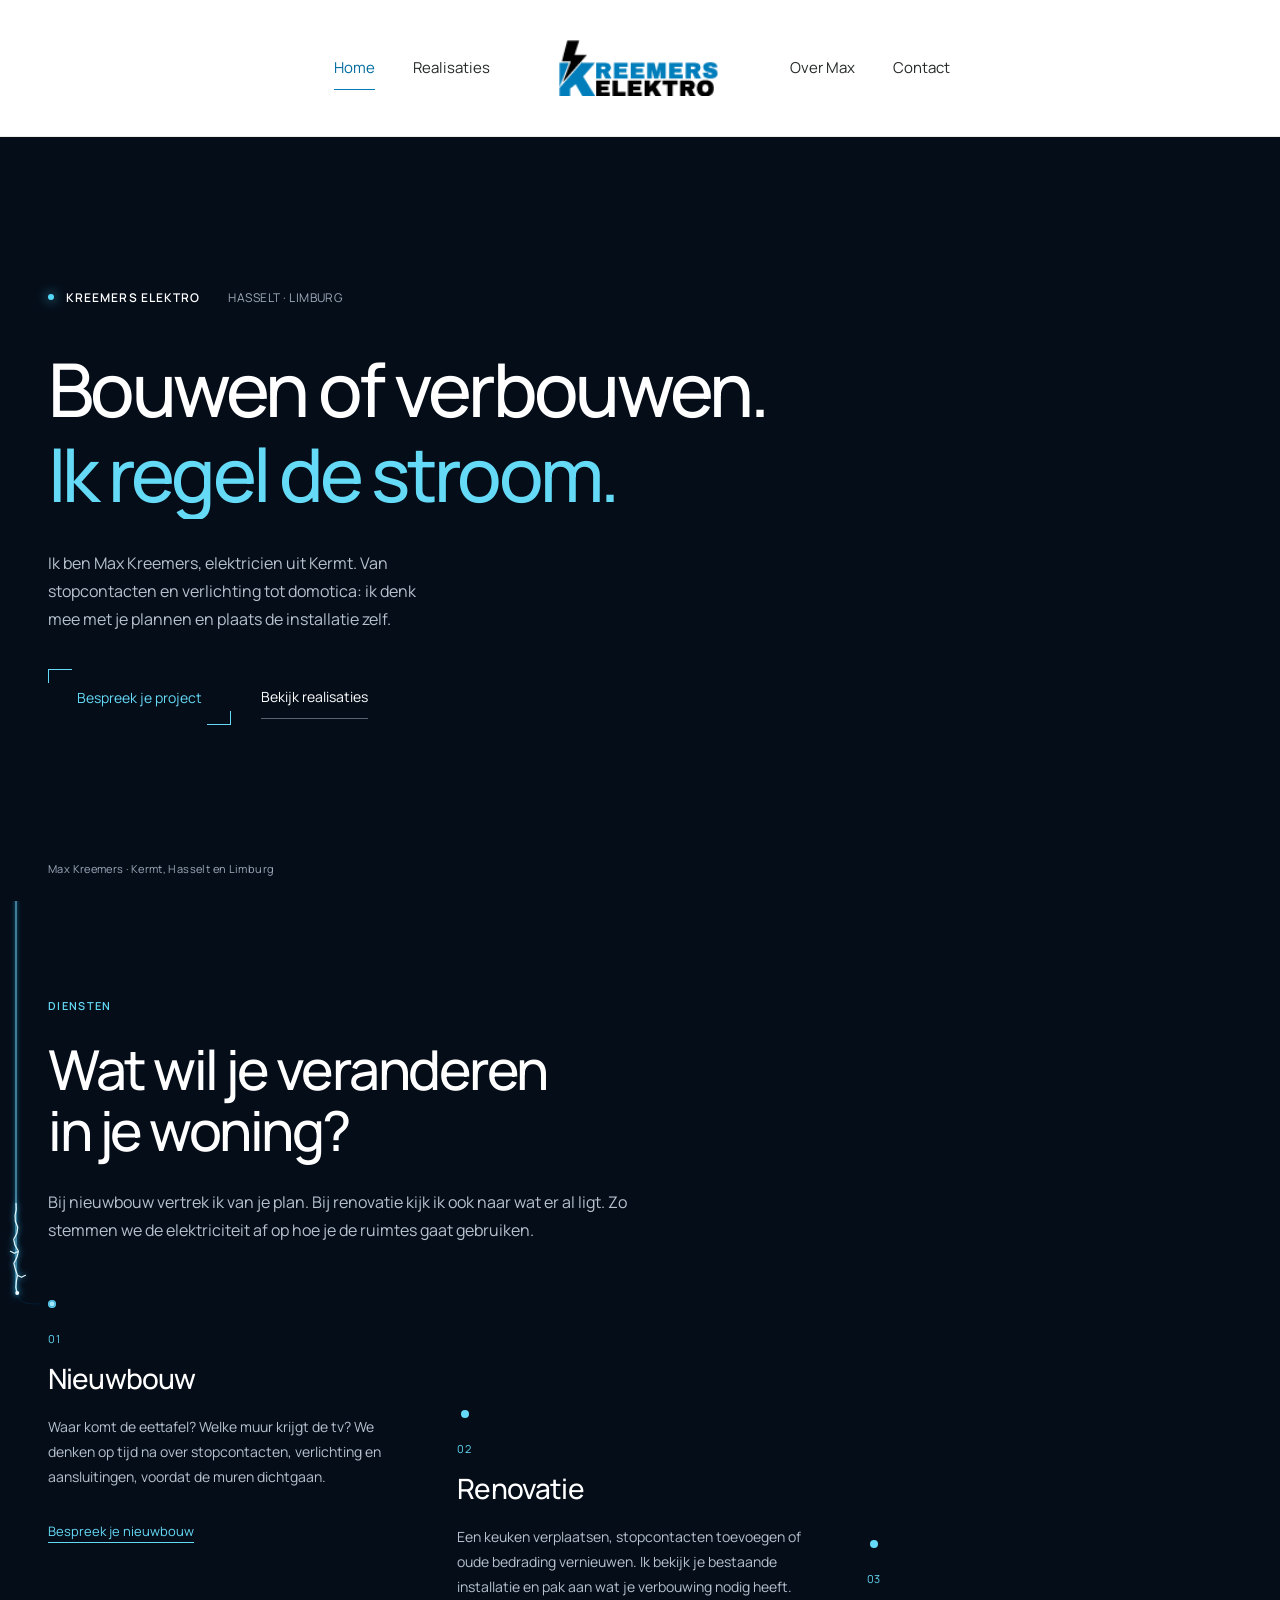
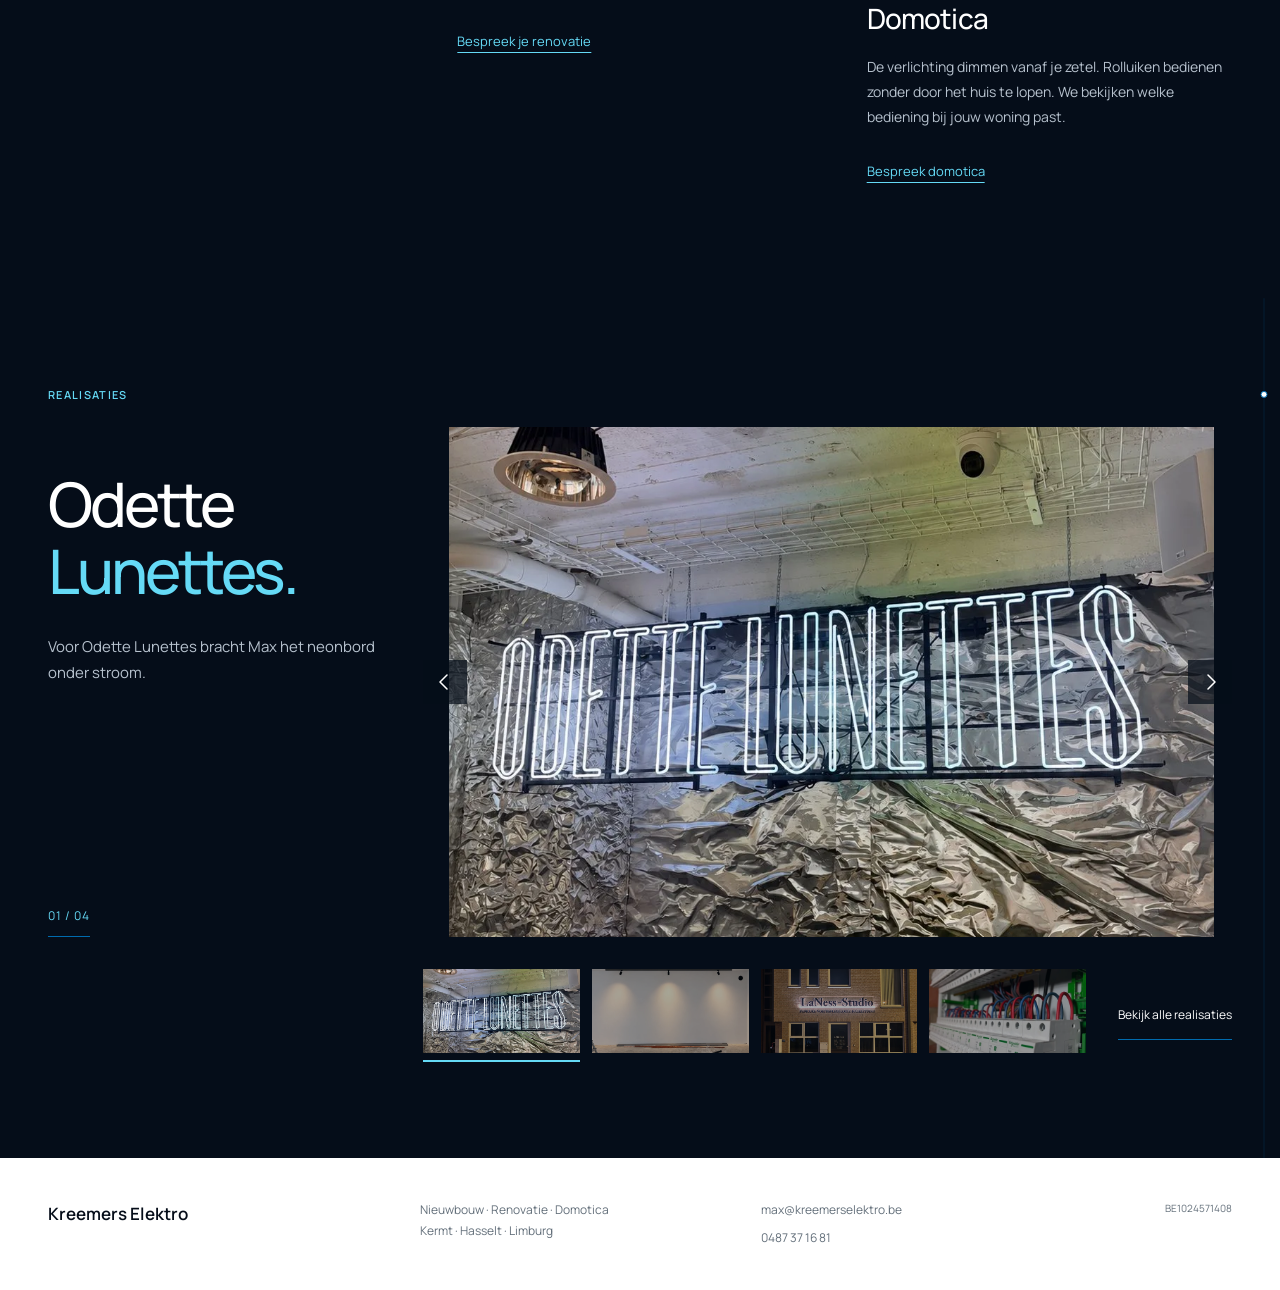
==== index.html @ 08ab76be "Move website files to repository root" ====
<!doctype html>
<html lang="nl-BE">
<head>
  <meta charset="utf-8">
  <meta name="viewport" content="width=device-width, initial-scale=1">
  <title>Kreemers Elektro</title>
  <meta name="description" content="Kreemers Elektro — elektriciteit, renovatie en domotica in Hasselt en Limburg.">
  <link rel="stylesheet" href="css/header.css?v=3">
  <link rel="stylesheet" href="css/hero.css?v=3">
  <link rel="stylesheet" href="css/services.css?v=2">
  <link rel="stylesheet" href="css/showcase.css?v=2">
  <link rel="stylesheet" href="css/current-line.css?v=5">
  <script src="js/current-line.js?v=5" defer></script>
  <script src="js/header.js" defer></script>
  <script src="js/hero.js?v=5" defer></script>
  <link rel="stylesheet" href="css/hero-electric-cursor.css?v=2">
  <script src="js/hero-electric-cursor.js?v=4" defer></script>
<link rel="stylesheet" href="css/motion.css"><script src="js/motion.js?v=2" defer></script><link rel="stylesheet" href="css/footer.css"><noscript><link rel="stylesheet" href="css/no-script.css"></noscript><link rel="stylesheet" href="css/showcase-hotspots.css"><script src="js/showcase-hotspots.js?v=2" defer></script><link rel="stylesheet" href="css/spotlight.css?v=2"><script src="js/spotlight.js" defer></script><script src="js/pages.js?v=3" defer></script><link rel="stylesheet" href="css/button-circuit.css"></head>
<body>
  <canvas class="homepage-electric-cursor" aria-hidden="true" hidden></canvas>
  <header class="site-header">
    <nav class="header-inner" aria-label="Hoofdnavigatie">
      <ul class="nav-links nav-left" id="navigation-left">
        <li><a href="index.html" aria-current="page">Home</a></li>
        <li><a href="realisaties.html">Realisaties</a></li>
      </ul>

      <a class="brand" href="index.html" aria-label="Kreemers Elektro — Home">
        <img src="assets/logo-kreemers.png" alt="Kreemers Elektro" width="142" height="48">
      </a>

      <ul class="nav-links nav-right" id="navigation-right">
        <li><a href="over-max.html">Over Max</a></li>
        <li><a href="contact.html">Contact</a></li>
      </ul>

      <button class="menu-toggle" type="button" aria-expanded="false" aria-controls="navigation-left navigation-right">Menu</button>
    </nav>
  </header>
  <main id="inhoud">
    <section class="hero" aria-labelledby="hero-title">
      <div class="hero-content">
        <p class="hero-eyebrow"><span class="signal-dot" aria-hidden="true"></span> Kreemers Elektro <span class="eyebrow-location">Hasselt · Limburg</span></p>
        <h1 id="hero-title"><span class="title-line"><span>Bouwen of verbouwen.</span></span><span class="title-line accent"><span>Ik regel de stroom.</span></span></h1>
        <p class="hero-description">Ik ben Max Kreemers, elektricien uit Kermt. Van stopcontacten en verlichting tot domotica: ik denk mee met je plannen en plaats de installatie zelf.</p>
        <div class="hero-actions">
          <a class="project-button" href="contact.html">Bespreek je project</a>
          <a class="projects-link" href="realisaties.html">Bekijk realisaties</a>
        </div>
      </div>
      <div class="hero-bottom">
        <p>Max Kreemers · Kermt, Hasselt en Limburg</p>
      </div>
    </section>
    <section class="services" id="diensten" aria-labelledby="services-title">
      <div class="services-inner">
        <p class="services-eyebrow">Diensten</p>
        <h2 id="services-title">Wat wil je veranderen in je woning?</h2>
        <p class="services-intro">Bij nieuwbouw vertrek ik van je plan. Bij renovatie kijk ik ook naar wat er al ligt. Zo stemmen we de elektriciteit af op hoe je de ruimtes gaat gebruiken.</p>
        <div class="services-circuit">
          <svg class="services-circuit-path" viewBox="0 0 1184 270" preserveAspectRatio="none" aria-hidden="true" focusable="false">
            <path d="M 4 4 H 385 Q 401 4 401 20 V 98 Q 401 114 417 114 H 794 Q 810 114 810 130 V 228 Q 810 244 826 244" fill="none" />
            <circle cx="4" cy="4" r="4" /><circle cx="417" cy="114" r="4" /><circle cx="826" cy="244" r="4" />
          </svg>
        <ol class="services-grid">
          <li>
            <article class="service" aria-labelledby="service-newbuild">
              <span class="service-number" aria-hidden="true">01</span>
              <h3 id="service-newbuild">Nieuwbouw</h3>
              <p>Waar komt de eettafel? Welke muur krijgt de tv? We denken op tijd na over stopcontacten, verlichting en aansluitingen, voordat de muren dichtgaan.</p>
              <a href="contact.html" aria-label="Bespreek je nieuwbouw">Bespreek je nieuwbouw</a>
            </article>
          </li>
          <li>
            <article class="service" aria-labelledby="service-renovation">
              <span class="service-number" aria-hidden="true">02</span>
              <h3 id="service-renovation">Renovatie</h3>
              <p>Een keuken verplaatsen, stopcontacten toevoegen of oude bedrading vernieuwen. Ik bekijk je bestaande installatie en pak aan wat je verbouwing nodig heeft.</p>
              <a href="contact.html" aria-label="Bespreek je renovatie">Bespreek je renovatie</a>
            </article>
          </li>
          <li>
            <article class="service" aria-labelledby="service-domotics">
              <span class="service-number" aria-hidden="true">03</span>
              <h3 id="service-domotics">Domotica</h3>
              <p>De verlichting dimmen vanaf je zetel. Rolluiken bedienen zonder door het huis te lopen. We bekijken welke bediening bij jouw woning past.</p>
              <a href="contact.html" aria-label="Bespreek domotica">Bespreek domotica</a>
            </article>
          </li>
        </ol>
        </div>
      </div>
    </section>
    <section class="showcase spotlight" id="uitgelichte-realisaties" aria-labelledby="showcase-title">
      <div class="showcase-inner">
        <h2 id="showcase-title" class="sr-only">Realisaties van Kreemers Elektro</h2>
        <p class="showcase-eyebrow">Realisaties</p>
        <div class="showcase-slider" aria-label="Projectfoto’s">
          <div class="spotlight-slides">
            <figure class="spotlight-slide" data-project-title="Odette Lunettes">
              <figcaption class="spotlight-copy"><h3>Odette <span>Lunettes.</span></h3><p>Voor Odette Lunettes bracht Max het neonbord onder stroom.</p><span class="spotlight-count" aria-hidden="true">01 / 04</span></figcaption>
              <div class="spotlight-stage">
                <a class="spotlight-photo" href="assets/realisaties/odette-lunettes-neon.jpg" data-lightbox data-caption="Odette Lunettes" aria-label="Vergroot foto: Odette Lunettes"><img src="assets/realisaties/odette-lunettes-neon.webp" alt="Het verlichte neonbord van Odette Lunettes" width="1086" height="724" loading="lazy" decoding="async"></a>
              </div>
            </figure>
            <figure class="spotlight-slide hotspot-project" data-project-title="Railverlichting">
              <figcaption class="spotlight-copy"><h3>Rail<span>verlichting.</span></h3><p>De spots zitten op de zwarte plafondrail.</p><span class="spotlight-count" aria-hidden="true">02 / 04</span></figcaption>
              <div class="hotspot-stage spotlight-stage" data-source-x="530" data-source-y="458" data-source-width="1086" data-source-height="1448">
                <a class="spotlight-photo" href="assets/realisaties/railverlichting-woonkamer-nieuw.jpg" data-lightbox data-caption="Railverlichting" aria-label="Vergroot foto: Railverlichting"><img src="assets/realisaties/railverlichting-woonkamer-nieuw.webp" alt="Spots op een zwarte plafondrail" width="900" height="1200" loading="lazy" decoding="async"></a>
                <div class="hotspot-layer" hidden><button class="hotspot-button" type="button" aria-expanded="false" aria-controls="hotspot-rail" aria-label="Toelichting bij railverlichting" hidden><span aria-hidden="true"></span></button></div>
              </div>
              <div class="hotspot-card" id="hotspot-rail" role="region" aria-labelledby="hotspot-title-rail" hidden><div class="hotspot-card-heading"><h4 id="hotspot-title-rail">Railverlichting</h4><button class="hotspot-close" type="button" aria-label="Sluit toelichting bij railverlichting">Sluiten</button></div><p>De spots zitten op de zwarte plafondrail.</p></div>
            </figure>
            <figure class="spotlight-slide" data-project-title="Laness Studio">
              <figcaption class="spotlight-copy"><h3>Laness <span>Studio.</span></h3><p>Verlichting aan een handelspand.</p><span class="spotlight-count" aria-hidden="true">03 / 04</span></figcaption>
              <div class="spotlight-stage">
                <a class="spotlight-photo" href="assets/realisaties/gevelverlichting-laness-studio-nieuw.jpg" data-lightbox data-caption="Laness Studio" aria-label="Vergroot foto: Laness Studio"><img src="assets/realisaties/gevelverlichting-laness-studio-nieuw.webp" alt="Verlichte gevel van Laness Studio" width="900" height="1200" loading="lazy" decoding="async"></a>
              </div>
            </figure>
            <figure class="spotlight-slide hotspot-project" data-project-title="Bedrading in detail">
              <figcaption class="spotlight-copy"><h3>Tot in de <span>bedrading.</span></h3><p>Rode en blauwe draden lopen tussen de rijen in het verdeelbord.</p><span class="spotlight-count" aria-hidden="true">04 / 04</span></figcaption>
              <div class="hotspot-stage spotlight-stage" data-source-x="680" data-source-y="550" data-source-width="900" data-source-height="1200">
                <a class="spotlight-photo" href="assets/realisaties/zekeringkast-detail-bedrading.jpg" data-lightbox data-caption="Bedrading in detail" aria-label="Vergroot foto: Bedrading in detail"><img src="assets/realisaties/zekeringkast-detail-bedrading.webp" alt="Detail van de bedrading in een verdeelbord" width="900" height="1200" loading="lazy" decoding="async"></a>
                <div class="hotspot-layer" hidden><button class="hotspot-button" type="button" aria-expanded="false" aria-controls="hotspot-wires" aria-label="Toelichting bij bedrading in detail" hidden><span aria-hidden="true"></span></button></div>
              </div>
              <div class="hotspot-card" id="hotspot-wires" role="region" aria-labelledby="hotspot-title-wires" hidden><div class="hotspot-card-heading"><h4 id="hotspot-title-wires">Bedrading in detail</h4><button class="hotspot-close" type="button" aria-label="Sluit toelichting bij bedrading in detail">Sluiten</button></div><p>Rode en blauwe draden lopen tussen de rijen in het verdeelbord.</p></div>
            </figure>
          </div>
          <div class="spotlight-navigation" hidden>
            <button type="button" class="spotlight-prev" aria-label="Vorige realisatie"><svg viewBox="0 0 24 24" aria-hidden="true"><polyline points="14 5 7 12 14 19" /></svg></button>
            <button type="button" class="spotlight-next" aria-label="Volgende realisatie"><svg viewBox="0 0 24 24" aria-hidden="true"><polyline points="10 5 17 12 10 19" /></svg></button>
          </div>
          <p class="sr-only spotlight-status" aria-live="polite" aria-atomic="true"></p>
          <div class="spotlight-bottom">
            <div class="spotlight-thumbnails" role="group" aria-label="Kies een realisatie" hidden>
              <button type="button" aria-label="Toon Odette Lunettes" aria-pressed="false"><img src="assets/realisaties/odette-lunettes-neon.webp" alt="" width="180" height="120" loading="lazy"></button>
              <button type="button" aria-label="Toon Railverlichting" aria-pressed="false"><img src="assets/realisaties/railverlichting-woonkamer-nieuw.webp" alt="" width="180" height="120" loading="lazy"></button>
              <button type="button" aria-label="Toon Laness Studio" aria-pressed="false"><img src="assets/realisaties/gevelverlichting-laness-studio-nieuw.webp" alt="" width="180" height="120" loading="lazy"></button>
              <button type="button" aria-label="Toon Bedrading in detail" aria-pressed="false"><img src="assets/realisaties/zekeringkast-detail-bedrading.webp" alt="" width="180" height="120" loading="lazy"></button>
            </div>
            <a class="showcase-all" href="realisaties.html">Bekijk alle realisaties</a>
          </div>
          <p class="showcase-hint" hidden>Klik op de punten en ontdek de details.</p>
        </div>
      </div>
    </section>
    <dialog class="lightbox" aria-label="Projectfoto"><div class="lightbox-bar"><p class="lightbox-caption"></p><button class="lightbox-close" type="button" aria-label="Sluit projectfoto">Sluiten ×</button></div><div class="lightbox-view"><button class="lightbox-prev" type="button" aria-label="Vorige projectfoto"><svg viewBox="0 0 24 24" aria-hidden="true"><polyline points="14 5 7 12 14 19" /></svg></button><img alt=""><button class="lightbox-next" type="button" aria-label="Volgende projectfoto"><svg viewBox="0 0 24 24" aria-hidden="true"><polyline points="10 5 17 12 10 19" /></svg></button></div><p class="lightbox-counter" aria-live="polite"></p></dialog>
    <svg class="current-line" aria-hidden="true" focusable="false" xmlns="http://www.w3.org/2000/svg" hidden>
      <path class="current-line-track" fill="none" />
      <path class="current-line-halo" fill="none" />
      <path class="current-line-fill" fill="none" />
      <path class="current-line-bolt" fill="none" />
      <circle class="current-line-tip" r="2" />
      <circle class="current-line-point" data-current-point="services" r="3" />
      <circle class="current-line-point" data-current-point="showcase" r="3" />
    </svg>
  </main>
  <footer class="site-footer"><a class="footer-brand" href="index.html">Kreemers Elektro</a><p>Nieuwbouw · Renovatie · Domotica<br>Kermt · Hasselt · Limburg</p><div><a href="mailto:max@kreemerselektro.be">max@kreemerselektro.be</a><a href="tel:+32487371681">0487 37 16 81</a></div><p class="footer-small">BE1024571408</p></footer>
</body>
</html>
---- css/header.css ----
@font-face { font-family: Manrope; font-style: normal; font-weight: 400; font-display: swap; src: url(../assets/fonts/manrope-400.ttf) format("truetype"); }
@font-face { font-family: Manrope; font-style: normal; font-weight: 500; font-display: swap; src: url(../assets/fonts/manrope-500.ttf) format("truetype"); }
@font-face { font-family: Manrope; font-style: normal; font-weight: 600; font-display: swap; src: url(../assets/fonts/manrope-600.ttf) format("truetype"); }
@font-face { font-family: Manrope; font-style: normal; font-weight: 700; font-display: swap; src: url(../assets/fonts/manrope-700.ttf) format("truetype"); }
:root {
  font-family: Manrope, Arial, Helvetica, sans-serif;
  color: #171918;
  background: #fff;
}

* { box-sizing: border-box; }
body { margin: 0; }
.site-header { background: #fff; border-bottom: 1px solid #eceeec; }
.header-inner {
  display: grid;
  grid-template-columns: 1fr auto 1fr;
  align-items: center;
  gap: 68px;
  max-width: 1280px;
  min-height: 136px;
  padding: 24px 48px;
  margin: 0 auto;
}
.brand { grid-column: 2; grid-row: 1; display: block; }
.brand img { display: block; width: 164px; height: auto; }
.nav-links { display: flex; align-items: center; gap: 38px; list-style: none; padding: 0; margin: 0; }
.nav-left { grid-column: 1; grid-row: 1; justify-content: flex-end; }
.nav-right { grid-column: 3; grid-row: 1; justify-content: flex-start; }
.nav-links a {
  display: inline-flex;
  align-items: center;
  min-height: 44px;
  padding: 10px 0;
  color: #252a27;
  font-size: 15px;
  line-height: 1.4;
  text-decoration: none;
  white-space: nowrap;
  border-bottom: 1px solid transparent;
  transition: color 150ms ease, border-color 150ms ease;
}
.nav-links a:hover, .nav-links a[aria-current="page"] { color: #006b9e; border-bottom-color: #007dba; }
.menu-toggle { display: none; }
.header-inner a:focus-visible, .menu-toggle:focus-visible { outline: 2px solid #007dba; outline-offset: 5px; }

@media (max-width: 900px) {
  .header-inner { padding: 24px 32px; gap: 40px; }
  .nav-links { gap: 26px; }
  .brand img { width: 150px; }
}
@media (max-width: 700px) {
  .header-inner { grid-template-columns: 1fr auto 1fr; grid-template-rows: 62px auto auto; gap: 0 12px; min-height: 98px; padding: 18px 20px; }
  .brand img { width: 142px; }
  .menu-toggle {
    display: block;
    grid-column: 3;
    grid-row: 1;
    justify-self: end;
    min-height: 44px;
    padding: 10px 0 10px 10px;
    color: #171918;
    background: transparent;
    border: 0;
    font: inherit;
    font-size: 14px;
    cursor: pointer;
  }
  .nav-links { display: none; grid-column: 1 / -1; flex-direction: column; align-items: stretch; gap: 0; }
  .nav-left { grid-row: 2; }
  .nav-right { grid-row: 3; }
  .site-header.is-open .nav-links { display: flex; }
  .site-header.is-open .nav-left { padding-top: 18px; }
  .site-header.is-open .nav-right { padding-bottom: 8px; }
  .nav-links a { width: 100%; padding: 12px 0; }
}
@media (prefers-reduced-motion: reduce) {
  .nav-links a { transition: none; }
}
---- css/hero.css ----
.hero { position: relative; isolation: isolate; overflow: hidden; background: #050d19; color: #fff; min-height: max(660px, calc(100svh - 136px)); display: flex; flex-direction: column; justify-content: center; }
.hero-content { width: 100%; padding: 80px 48px 104px max(48px, calc((100vw - 1184px) / 2)); }
.hero-eyebrow { display: flex; align-items: center; gap: 12px; margin: 0 0 44px; font-size: 12px; font-weight: 600; letter-spacing: .09em; text-transform: uppercase; }
.signal-dot { width: 6px; height: 6px; border-radius: 50%; background: #55d9fb; box-shadow: 0 0 12px #55d9fb; }
.eyebrow-location { margin-left: 16px; font-weight: 400; color: #9eaaba; letter-spacing: .04em; }
.hero h1 { margin: 0; font-size: clamp(52px, 5.8vw, 90px); line-height: 1.04; letter-spacing: -.065em; font-weight: 500; }
.title-line { position: relative; display: block; width: fit-content; overflow: hidden; padding: 0 .08em .1em 0; }
.title-line > span { display: block; }
.title-line.accent { color: #65daf6; }
.hero-description { max-width: 395px; margin: 30px 32px 0 0; color: #b7c2ce; font-size: 16px; line-height: 1.75; }
.hero-actions { display: flex; align-items: center; flex-wrap: wrap; gap: 24px 30px; margin-top: 36px; }
.hero-actions a { color: #fff; text-decoration: none; font-size: 14px; }
.project-button { display: flex; justify-content: space-between; align-items: center; gap: 30px; min-height: 56px; padding: 16px 22px; background: #006baf; transition: background .2s; }
.project-button:hover { background: #00588f; }
.project-button span { font-size: 22px; }
.projects-link { display: flex; align-items: center; gap: 14px; min-height: 44px; border-bottom: 1px solid #596270; }
.projects-link:hover { border-color: #65daf6; color: #65daf6; }
.hero a:focus-visible { outline: 2px solid #65daf6; outline-offset: 5px; }
.hero-bottom { position: absolute; bottom: 0; left: 0; width: 100%; padding: 25px max(48px, calc((100vw - 1184px) / 2)); display: flex; align-items: center; justify-content: space-between; gap: 20px; }
.hero-bottom p { color: #9eaaba; font-size: 11px; letter-spacing: .035em; margin: 0; }
/* The light and reveal share their timing, so the light follows the leading edge. */
.hero.entering .title-line { --sweep-delay: 0s; }
.hero.entering .title-line.accent { --sweep-delay: .2s; }
.hero.entering .title-line > span { animation: light-sweep-text 1.15s linear var(--sweep-delay) both; }
.hero.entering .title-line::after { content: ''; position: absolute; top: .07em; bottom: .13em; left: 0; width: 2px; background: #8becff; box-shadow: 0 0 12px 3px #37c9eb; animation: light-sweep-edge 1.15s linear var(--sweep-delay) both; pointer-events: none; }
@keyframes light-sweep-text { from { clip-path: inset(0 100% 0 0); } to { clip-path: inset(0); } }
@keyframes light-sweep-edge { 0% { left: 0; opacity: 0; } 8% { opacity: 1; } 88% { opacity: 1; } 100% { left: 100%; opacity: 0; } }
@media (max-width: 1000px) { .hero-content { padding-inline: 32px; } .hero-bottom { padding-inline: 32px; } .hero-eyebrow { gap: 9px; } .eyebrow-location { margin-left: 0; } }
@media (max-width: 700px) {
  .hero { min-height: 0; justify-content: flex-start; }
  .hero-content { width: 100%; padding: 48px 24px 52px; }
  .hero-eyebrow { margin-bottom: 28px; font-size: 10px; gap: 8px; }
  .eyebrow-location { margin-left: auto; font-size: 9px; }
  .hero h1 { font-size: clamp(39px, 10.5vw, 64px); letter-spacing: -.06em; }
  .hero-description { margin-top: 22px; margin-right: 0; max-width: 430px; font-size: 14px; line-height: 1.65; }
  .hero-actions { margin-top: 24px; gap: 15px 24px; }
  .project-button { min-height: 52px; padding: 13px 18px; }
  .hero-actions a { font-size: 12px; }
  .hero-bottom { position: relative; order: 3; padding: 12px 24px; gap: 12px; }
  .hero-bottom p { max-width: 300px; font-size: 10px; line-height: 1.5; }
}
@media (prefers-reduced-motion: reduce) { .hero *, .hero *::after { animation: none !important; transition: none !important; } }
---- css/services.css ----
/* Concept 3: three services connected like a quiet electrical circuit. */
.services { background: #050d19; color: #fff; padding: 96px 0 104px; }
.services-inner { max-width: 1280px; margin: 0 auto; padding: 0 48px; }
.services-eyebrow { margin: 0 0 24px; color: #65daf6; font-size: 11px; font-weight: 600; line-height: 1.6; letter-spacing: .12em; text-transform: uppercase; }
.services h2 { max-width: 780px; margin: 0; font-size: clamp(36px, 4.3vw, 56px); font-weight: 500; line-height: 1.12; letter-spacing: -.045em; text-wrap: balance; }
.services-intro { max-width: 620px; margin: 26px 0 0; color: #b7c2ce; font-size: 16px; line-height: 1.75; }
.services-circuit { position: relative; margin-top: 56px; }
.services-circuit-path { position: absolute; inset: 0 0 auto; width: 100%; height: 270px; overflow: visible; pointer-events: none; color: var(--blue, #006baf); }
.services-circuit-path path { stroke: currentColor; stroke-width: 1.5; vector-effect: non-scaling-stroke; }
.services-circuit-path circle { fill: #65daf6; }
.services-grid { display: grid; grid-template-columns: repeat(3, minmax(0, 1fr)); gap: 44px; list-style: none; margin: 0; padding: 0; }
.services-grid > li:nth-child(2) { padding-top: 110px; }
.services-grid > li:nth-child(3) { padding-top: 240px; }
.service { position: relative; display: flex; flex-direction: column; padding: 30px 0 0; }
.service-number { color: #65daf6; font-size: 11px; line-height: 1.6; letter-spacing: .06em; }
.service h3 { margin: 15px 0 18px; font-size: 28px; font-weight: 500; line-height: 1.2; letter-spacing: -.03em; }
.service p { margin: 0 0 20px; color: #b7c2ce; font-size: 14px; line-height: 1.8; }
.service a { display: inline-flex; align-items: center; min-height: 44px; width: fit-content; padding: 10px 0; color: #65daf6; font-size: 13px; line-height: 1.5; text-decoration: underline; text-underline-offset: 6px; text-decoration-thickness: 1px; transition: color 200ms ease, text-underline-offset 200ms ease; }
.service a:hover { color: #fff; text-underline-offset: 9px; }
.service a:focus-visible { outline: 2px solid #65daf6; outline-offset: 5px; }
@media (max-width: 1000px) { .services-inner { padding-inline: 32px; } .services-grid { gap: 28px; } }
@media (max-width: 700px) {
  .services { padding: 52px 0 56px; }
  .services-inner { padding-inline: 24px; }
  .services-eyebrow { margin-bottom: 20px; }
  .services h2 { font-size: clamp(32px, 8.5vw, 44px); }
  .services-intro { font-size: 14px; margin-top: 22px; }
  .services-circuit { margin-top: 36px; }
  .services-circuit-path { display: none; }
  .services-grid { grid-template-columns: minmax(0, 1fr); gap: 34px; border-left: 1px solid var(--blue, #006baf); padding-left: 22px; }
  .services-grid > li:nth-child(n) { padding-top: 0; }
  .service { padding-top: 0; }
  .service::before { content: ''; position: absolute; left: -26px; top: 5px; width: 7px; height: 7px; border-radius: 50%; background: #65daf6; }
  .service h3 { margin: 14px 0; font-size: 25px; }
  .service p { margin-bottom: 10px; }
}
@media (prefers-reduced-motion: reduce) { .service a { transition: none; } }
---- css/showcase.css ----
.showcase { padding: 88px 0 96px; background: #eef5f8; color: #050d19; }
.showcase-inner { max-width: 1280px; margin: 0 auto; padding: 0 48px; }
.showcase-eyebrow { margin: 0 0 24px; color: #006baf; font-size: 11px; font-weight: 600; line-height: 1.6; letter-spacing: .12em; text-transform: uppercase; }
.showcase h2 { max-width: 720px; margin: 0; font-size: clamp(36px, 4.3vw, 56px); font-weight: 500; line-height: 1.12; letter-spacing: -.045em; text-wrap: balance; }
.showcase-grid { display: grid; grid-template-columns: minmax(0, 1.65fr) minmax(0, 1fr); gap: 32px 40px; align-items: start; margin-top: 48px; }
.showcase-project { min-width: 0; margin: 0; }
.showcase-featured { grid-column: 1; grid-row: 1 / 3; }
.showcase-secondary { padding-top: 52px; }
.showcase-detail { grid-column: 2; }
.showcase-photo { display: block; overflow: hidden; background: #dce6eb; }
.showcase-photo img { display: block; width: 100%; height: 100%; object-fit: cover; transition: transform 550ms cubic-bezier(.2,.7,.3,1); }
.showcase-photo:hover img, .showcase-photo:focus-visible img { transform: scale(1.025); }
.showcase-photo:focus-visible, .showcase-all:focus-visible { outline: 2px solid #006baf; outline-offset: 5px; }
.showcase-featured .showcase-photo { aspect-ratio: 3 / 2; }
.showcase-featured figcaption { padding: 30px 32px 34px; background: #050d19; color: #fff; }
.showcase-number { color: #006baf; font-size: 11px; letter-spacing: .06em; line-height: 1.6; }
.showcase-featured .showcase-number { color: #65daf6; text-transform: uppercase; }
.showcase h3 { margin: 0; font-size: 20px; font-weight: 500; line-height: 1.25; letter-spacing: -.025em; }
.showcase-featured h3 { font-size: clamp(30px, 3vw, 42px); margin: 18px 0 16px; }
.showcase-featured p { max-width: 420px; margin: 0; color: #b7c2ce; font-size: 14px; line-height: 1.75; }
.showcase-secondary .showcase-photo { aspect-ratio: 16 / 10; }
.showcase-secondary img { object-position: center 28%; }
.showcase-detail .showcase-photo { aspect-ratio: 16 / 9; }
.showcase-detail img { object-position: center 48%; }
.showcase-secondary figcaption, .showcase-detail figcaption { display: flex; align-items: baseline; gap: 18px; padding-top: 17px; }
.showcase-all { display: flex; align-items: center; justify-content: space-between; gap: 24px; width: fit-content; min-height: 48px; margin-top: 36px; padding: 12px 0; border-bottom: 1px solid #006baf; color: #006baf; font-size: 14px; line-height: 1.5; text-decoration: none; }
.showcase-all span { font-size: 20px; transition: transform 200ms ease; }
.showcase-all:hover span { transform: translateX(4px); }
.showcase-all:hover { color: #00588f; }
@media (max-width: 1000px) { .showcase-inner { padding-inline: 32px; } .showcase-grid { column-gap: 28px; } .showcase-featured figcaption { padding: 26px; } .showcase h3 { font-size: 18px; } .showcase-featured h3 { font-size: 32px; } }
@media (max-width: 700px) {
  .showcase { padding: 52px 0 56px; }
  .showcase-inner { padding-inline: 24px; }
  .showcase-eyebrow { margin-bottom: 20px; }
  .showcase h2 { font-size: clamp(32px, 8.5vw, 44px); }
  .showcase-grid { grid-template-columns: minmax(0, 1fr); gap: 30px; margin-top: 32px; }
  .showcase-featured, .showcase-detail { grid-column: auto; grid-row: auto; }
  .showcase-secondary { padding-top: 0; }
  .showcase-featured figcaption { padding: 24px; }
  .showcase-featured h3 { font-size: 29px; margin: 14px 0; }
  .showcase-secondary .showcase-photo { aspect-ratio: 4 / 3; }
  .showcase-detail .showcase-photo { aspect-ratio: 16 / 10; }
  .showcase-all { margin-top: 30px; }
}
@media (prefers-reduced-motion: reduce) { .showcase-photo img, .showcase-all span { transition: none; } .showcase-photo:hover img, .showcase-photo:focus-visible img, .showcase-all:hover span { transform: none; } }
---- css/current-line.css ----
#inhoud { position: relative; }
#inhoud > .hero { z-index: 2; }
#inhoud + .site-footer { position: relative; z-index: 2; background: #fff; }
.current-line { position: absolute; left: 0; z-index: 1; display: block; overflow: hidden; pointer-events: none; color: var(--blue, #006baf); }
.current-line[hidden] { display: none; }
.current-line path { stroke: currentColor; stroke-width: 1; stroke-linecap: round; stroke-linejoin: round; vector-effect: non-scaling-stroke; }
.current-line-track { opacity: .18; }
.current-line .current-line-halo { stroke: #27b6f2; stroke-width: 5; opacity: .22; filter: blur(1.5px); }
.current-line .current-line-fill { stroke: #8be6ff; stroke-width: 1; opacity: .85; }
.current-line .current-line-bolt { stroke: #e5faff; stroke-width: 1.2; opacity: 0; filter: drop-shadow(0 0 3px #38caff); }
.current-line-tip { fill: #effcff; opacity: 0; filter: drop-shadow(0 0 4px #38caff); }
/* The scroll path replaces the static services circuit once initialized.
   Without JavaScript (or when the path cannot fit), keep the fallback. */
.current-line-ready .services-circuit-path path { visibility: hidden; }
@media (max-width: 700px) {
  .current-line-ready .services-grid { border-left-color: transparent; }
}
.current-line-point { fill: #fff; stroke: currentColor; stroke-width: 1; opacity: .4; transition: fill 180ms ease, opacity 180ms ease; }
.current-line-point.is-connected { fill: #8be6ff; stroke: #38caff; opacity: 1; }
@media (max-width: 359px) { .current-line { display: none; } }
@media (prefers-reduced-motion: reduce) {
 .current-line-point { transition: none; }
 .current-line .current-line-halo, .current-line .current-line-bolt, .current-line-tip { display: none; }
 .current-line .current-line-fill { stroke: #65daf6; filter: none; }
}
---- css/hero-electric-cursor.css ----
.homepage-electric-cursor { position: fixed; inset: 0; z-index: 1000; width: 100%; height: 100%; pointer-events: none; }
.homepage-electric-cursor[hidden] { display: none; }
@media (prefers-reduced-motion: reduce), (hover: none), (pointer: coarse) { .homepage-electric-cursor { display: none; } }
---- css/motion.css ----
.hero h1 { letter-spacing: -.05em; }
.scroll-progress { position: fixed; top: 0; left: 0; z-index: 100; width: 100%; height: 3px; background: #007dba; transform: scaleX(var(--scroll-progress, 0)); transform-origin: left; pointer-events: none; }
.motion-frame { overflow: hidden; }
.motion-frame img.motion-image { transform: translateY(var(--image-offset, 0px)) scale(var(--image-scale, 1.08)); transition: transform .45s ease-out; }
.motion-frame:hover { --image-scale: 1.11; }
.portrait-stage { transform: translateY(var(--portrait-offset, 0px)); }
.motion-entry { transition: opacity .65s ease, translate .65s cubic-bezier(.2,.7,.3,1); }
.motion-entry.motion-pending { opacity: 0; translate: 0 24px; }
.service.motion-entry:nth-child(2), .approach-steps li.motion-entry:nth-child(2) { transition-delay: .07s; }
.motion-frame:focus-within { --image-scale: 1.11; }
.project-button, .solid-button { transition: background .2s, translate .2s; }
.project-button:hover, .solid-button:hover { translate: 0 -3px; }
@media (prefers-reduced-motion: reduce) {
 .motion-entry.motion-pending { opacity: 1; translate: none; }
 .motion-entry, .motion-frame img.motion-image { transition: none; }
 .motion-frame img.motion-image, .portrait-stage { transform: none; }
 .project-button:hover, .solid-button:hover { translate: none; }
 .scroll-progress { display: none; }
}
---- css/footer.css ----
.site-footer { display: grid; grid-template-columns: 1.1fr 1fr 1.2fr auto; gap: 28px; padding: 42px max(48px,calc((100vw - 1184px)/2)); font-size: 12px; color: var(--muted, #64707b); line-height: 1.7; }
.footer-brand { color: var(--ink, #050d19); font-size: 17px; font-weight: 600; text-decoration: none; }
.site-footer p { margin: 0; }
.site-footer > div { display: flex; flex-direction: column; gap: 7px; }
.site-footer > div a { text-decoration: none; }
.footer-small { font-size: 10px; }
.site-footer > div a { color: inherit; }
.site-footer a:focus-visible { outline: 2px solid #007dba; outline-offset: 5px; }
@media (max-width: 1000px) { .site-footer { grid-template-columns: 1fr 1fr; } }
@media (max-width: 700px) { .site-footer { padding: 32px 24px; gap: 22px; grid-template-columns: 1fr; } }
---- css/no-script.css ----
/* The normal menu keeps its current layout. Without scripts, its links remain usable. */
@media (max-width: 700px) {
  .header-inner .nav-links { display: flex; }
  .header-inner .menu-toggle { display: none; }
  .header-inner .nav-left { padding-top: 18px; }
  .header-inner .nav-right { padding-bottom: 8px; }
}
---- css/showcase-hotspots.css ----
.showcase-hint { margin: 20px 0 0; color: #64707b; font-size: 13px; line-height: 1.7; }
.showcase-hint[hidden], .hotspot-layer[hidden], .hotspot-button[hidden], .hotspot-card[hidden] { display: none; }
.hotspot-project { position: relative; }
.hotspot-stage { position: relative; overflow: hidden; }
.hotspot-stage:hover, .hotspot-stage:focus-within { --image-scale: 1.11; }
.hotspot-layer { position: absolute; inset: 0; pointer-events: none; transform: translateY(var(--image-offset, 0px)) scale(var(--image-scale, 1.08)); transition: transform .45s ease-out; }
.hotspot-button { position: absolute; width: 44px; height: 44px; display: grid; place-items: center; padding: 0; border: 0; border-radius: 50%; background: transparent; transform: translate(-50%, -50%); pointer-events: auto; cursor: pointer; }
.hotspot-button span { width: 10px; height: 10px; border-radius: 50%; background: #006baf; border: 1px solid #fff; }
.hotspot-button[aria-expanded="true"] span { background: #fff; border: 2px solid #006baf; }
.hotspot-button:focus-visible { outline: 2px solid #006baf; outline-offset: 2px; background: #fff; }
.hotspot-card { position: absolute; left: 12px; z-index: 3; width: min(260px, calc(100% - 24px)); padding: 12px 16px 16px; border: 1px solid #d6e1e8; background: #fff; color: #050d19; }
.hotspot-card-heading { display: flex; align-items: center; justify-content: space-between; gap: 8px; }
.hotspot-card h4 { margin: 0; font-size: 15px; line-height: 1.4; font-weight: 600; }
.hotspot-close { min-width: 44px; min-height: 44px; padding: 10px 0 10px 8px; border: 0; background: none; color: #006baf; font: inherit; font-size: 11px; cursor: pointer; }
.hotspot-close:focus-visible { outline: 2px solid #006baf; outline-offset: 3px; }
.hotspot-card p { margin: 4px 0 0; font-size: 12px; line-height: 1.7; color: #64707b; }
.hotspot-project.is-inline .hotspot-card { position: static; width: 100%; margin-top: 12px; }
@media (max-width: 700px) { .hotspot-card { position: static; width: 100%; margin-top: 12px; } .showcase-hint { font-size: 12px; } }
@media (prefers-reduced-motion: reduce) { .hotspot-layer { transform: none; transition: none; } }
---- css/spotlight.css ----
.spotlight { background: #050d19; color: #fff; }
.spotlight .sr-only { position: absolute; width: 1px; height: 1px; padding: 0; margin: -1px; overflow: hidden; clip-path: inset(50%); white-space: nowrap; border: 0; }
.spotlight .showcase-inner { position: relative; }
.spotlight .showcase-eyebrow { color: #65daf6; }
.spotlight-slide { display: grid; grid-template-columns: minmax(0, .3fr) minmax(0, .7fr); gap: 40px; position: relative; margin: 0 0 48px; }
.spotlight-slide[hidden], .spotlight-navigation[hidden], .spotlight-thumbnails[hidden] { display: none; }
.spotlight-copy { display: flex; flex-direction: column; align-items: flex-start; padding-top: 44px; }
.spotlight .spotlight-copy h3 { margin: 0 0 30px; font-size: clamp(36px, 4.8vw, 64px); line-height: 1.08; letter-spacing: -.05em; font-weight: 500; }
.spotlight-copy h3 span { display: block; color: #65daf6; }
.spotlight-copy p { margin: 0 0 32px; color: #b7c2ce; font-size: 15px; line-height: 1.75; }
.spotlight-count { margin-top: auto; padding-bottom: 12px; border-bottom: 1px solid #006baf; color: #65daf6; font-size: 12px; letter-spacing: .08em; }
.spotlight-stage { position: relative; min-width: 0; }
.spotlight-photo { display: block; height: 510px; background: #050d19; }
.spotlight-photo img { display: block; width: 100%; height: 100%; object-fit: contain; object-position: center; }
.spotlight-photo:focus-visible { outline: 2px solid #65daf6; outline-offset: 4px; }
.showcase-slider { position: relative; }
.showcase-slider.is-ready .spotlight-slide { margin-bottom: 0; }
.spotlight-navigation { position: absolute; left: calc(30% + 20px); right: 0; top: 233px; display: flex; justify-content: space-between; pointer-events: none; }
.spotlight-navigation button, .lightbox-view button { display: grid; place-items: center; width: 44px; height: 44px; padding: 0; border: 0; background: #050d19b3; color: #fff; cursor: pointer; pointer-events: auto; }
.spotlight-navigation button:hover { background: #006baf; }
.spotlight svg, .lightbox svg { width: 24px; height: 24px; fill: none; stroke: currentColor; stroke-width: 1.5; stroke-linecap: round; stroke-linejoin: round; }
.spotlight button:focus-visible { outline: 2px solid #65daf6; outline-offset: 4px; }
.spotlight-bottom { display: flex; align-items: center; gap: 32px; margin-top: 32px; padding-left: calc(30% + 20px); }
.spotlight-thumbnails { display: grid; grid-template-columns: repeat(4, minmax(0, 1fr)); flex: 1; min-width: 0; gap: 12px; }
.spotlight-thumbnails button { min-width: 44px; min-height: 44px; padding: 0 0 7px; border: 0; border-bottom: 2px solid transparent; background: none; cursor: pointer; opacity: .65; transition: opacity 200ms ease; }
.spotlight-thumbnails button[aria-pressed="true"] { border-bottom-color: #65daf6; opacity: 1; }
.spotlight-thumbnails button:hover { opacity: 1; }
.spotlight-thumbnails img { width: 100%; height: 84px; display: block; object-fit: cover; }
.spotlight .showcase-all { flex-shrink: 0; margin: 0; color: #fff; border-color: #006baf; font-size: 12px; }
.spotlight .showcase-all:hover { color: #65daf6; }
.spotlight .showcase-all:focus-visible { outline-color: #65daf6; }
.spotlight .showcase-hint { color: #b7c2ce; padding-left: calc(30% + 20px); font-size: 12px; }
.spotlight .hotspot-layer { transform: none; transition: none; }
.spotlight .hotspot-card { left: auto; right: 12px; }
.spotlight .is-inline .hotspot-card { grid-column: 2; margin-top: 0; }
@media (max-width: 1000px) {
 .spotlight-slide { gap: 28px; }
 .spotlight-photo { height: 420px; }
 .spotlight-navigation { top: 188px; left: calc(30% + 14px); }
 .spotlight-bottom { padding-left: 0; }
}
@media (max-width: 700px) {
 .spotlight-slide { grid-template-columns: minmax(0, 1fr); gap: 24px; }
 .spotlight-copy { padding-top: 0; min-height: 230px; }
 .spotlight .spotlight-copy h3 { font-size: 40px; margin-bottom: 20px; }
 .spotlight-copy p { font-size: 14px; margin-bottom: 16px; }
 .spotlight-count { margin: 0; padding-bottom: 6px; }
 .spotlight-photo { height: 300px; }
 .spotlight-navigation { top: var(--photo-midpoint, 360px); left: 0; }
 .spotlight-bottom { flex-direction: column; align-items: stretch; gap: 20px; margin-top: 20px; }
 .spotlight-thumbnails { flex: auto; gap: 8px; }
 .spotlight-thumbnails img { height: 65px; }
 .spotlight .showcase-all { align-self: flex-start; }
 .spotlight .showcase-hint { padding-left: 0; }
 .spotlight .hotspot-card, .spotlight .is-inline .hotspot-card { position: static; width: 100%; grid-column: 1; margin-top: 0; }
}
@media (prefers-reduced-motion: reduce) { .spotlight-thumbnails button { transition: none; } }

.lightbox { border: 0; padding: 20px 24px; width: min(1400px,95vw); max-width: 95vw; max-height: 95svh; color: #fff; background: var(--ink); }
.lightbox::backdrop { background: #030913e8; }
.lightbox-bar { display: flex; align-items: center; justify-content: space-between; gap: 20px; margin-bottom: 12px; }
.lightbox-bar p { font-size: 14px; margin: 0; }
.lightbox button { min-width: 44px; min-height: 44px; border: 1px solid #516170; padding: 10px 12px; background: var(--ink); color: white; cursor: pointer; font-size: 14px; }
.lightbox-view { position: relative; }
.lightbox-view button { position: absolute; top: 50%; translate: 0 -50%; z-index: 1; display: grid; place-items: center; width: 44px; height: 44px; padding: 0; border: 0; border-radius: 50%; background: #050d19b3; color: #d7e0e8; transition: background 180ms ease, color 180ms ease; }
.lightbox-prev { left: 0; }
.lightbox-next { right: 0; }
.lightbox-view button:hover { background: #050d19; color: #fff; }
.lightbox button:focus-visible { outline: 2px solid #65daf6; outline-offset: 3px; }
@media (prefers-reduced-motion: reduce) { .lightbox-view button { transition: none; } }
.lightbox-view img { display: block; width: 100%; height: min(78svh,900px); object-fit: contain; }
.lightbox-counter { text-align: center; font-size: 12px; color: #bbc6d2; margin: 15px 0 0; }
body:has(.lightbox[open]) { overflow: hidden; }
@media (max-width: 700px) { .lightbox { padding: 12px; } .lightbox-view img { height: 72svh; } .lightbox-bar p { font-size: 12px; } }
---- css/button-circuit.css ----
/* Chosen button direction: open corners close into a quiet circuit. */
:is(.project-button, .solid-button) { position: relative; isolation: isolate; justify-content: center; padding-inline: 29px; border: 0; border-radius: 0; background: transparent; color: #006baf; transition: color 250ms ease, background-color 250ms ease; }
:is(.project-button, .solid-button)::before, :is(.project-button, .solid-button)::after { content: ''; position: absolute; width: 23px; height: 13px; border: 1px solid currentColor; pointer-events: none; transition: width 350ms ease, height 350ms ease; }
:is(.project-button, .solid-button)::before { left: 0; top: 0; border-right: 0; border-bottom: 0; }
:is(.project-button, .solid-button)::after { right: 0; bottom: 0; border-left: 0; border-top: 0; }
:is(.project-button, .solid-button):focus-visible { outline: 2px solid #006baf; outline-offset: 6px; background: #e9f4fb; }
:is(.project-button, .solid-button):focus-visible::before, :is(.project-button, .solid-button):focus-visible::after { width: 100%; height: 100%; }
.hero .project-button, .contact-band .solid-button { color: #65daf6; }
.hero .project-button:focus-visible, .contact-band .solid-button:focus-visible { background: #102536; outline-color: #65daf6; }
@media (hover: hover) and (pointer: fine) {
 :is(.project-button, .solid-button):hover { background: #e9f4fb; translate: none; }
 :is(.project-button, .solid-button):hover::before, :is(.project-button, .solid-button):hover::after { width: 100%; height: 100%; }
 .hero .project-button:hover, .contact-band .solid-button:hover { background: #102536; }
}
@media (prefers-reduced-motion: reduce) { :is(.project-button, .solid-button), :is(.project-button, .solid-button)::before, :is(.project-button, .solid-button)::after { transition: none; } }
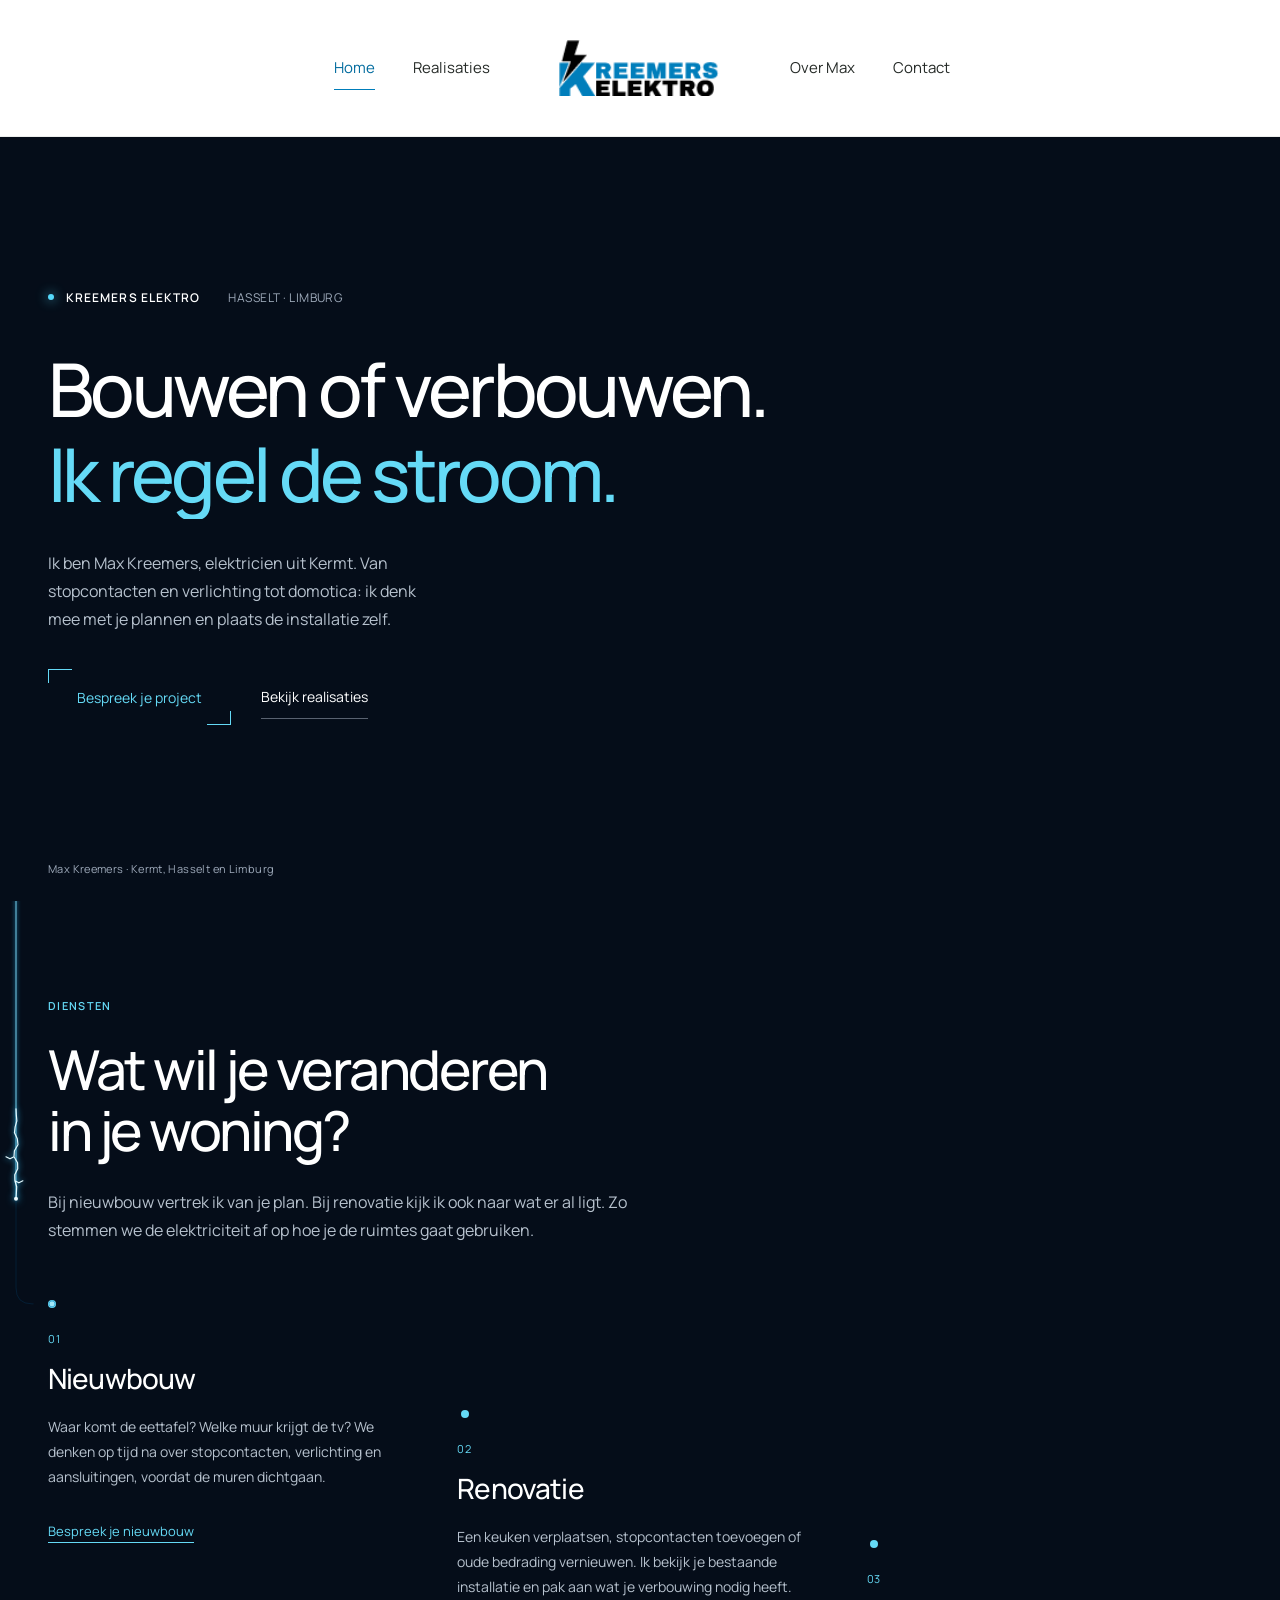
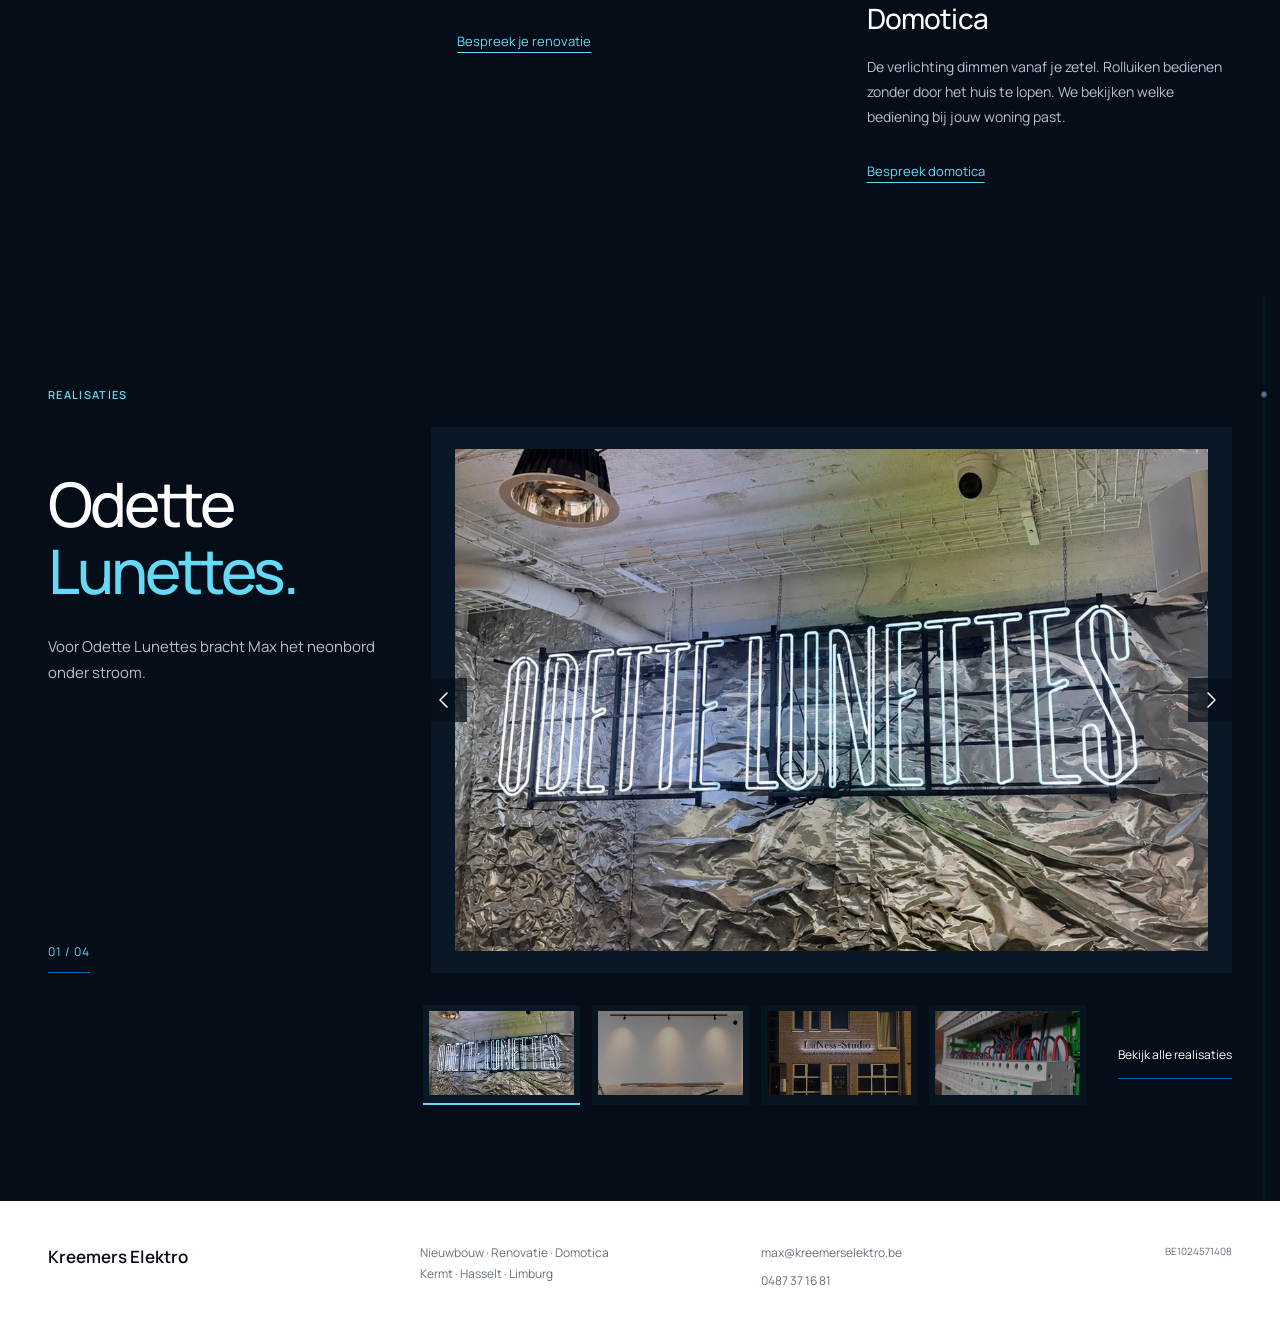
==== commit cc2a441e: "Add photo padding and smooth gallery transitions" ====
--- a/index.html
+++ b/index.html
@@ -15,7 +15,7 @@
   <script src="js/hero.js?v=5" defer></script>
   <link rel="stylesheet" href="css/hero-electric-cursor.css?v=2">
   <script src="js/hero-electric-cursor.js?v=4" defer></script>
-<link rel="stylesheet" href="css/motion.css"><script src="js/motion.js?v=2" defer></script><link rel="stylesheet" href="css/footer.css"><noscript><link rel="stylesheet" href="css/no-script.css"></noscript><link rel="stylesheet" href="css/showcase-hotspots.css"><script src="js/showcase-hotspots.js?v=2" defer></script><link rel="stylesheet" href="css/spotlight.css?v=2"><script src="js/spotlight.js" defer></script><script src="js/pages.js?v=3" defer></script><link rel="stylesheet" href="css/button-circuit.css"></head>
+<link rel="stylesheet" href="css/motion.css"><script src="js/motion.js?v=2" defer></script><link rel="stylesheet" href="css/footer.css"><noscript><link rel="stylesheet" href="css/no-script.css"></noscript><link rel="stylesheet" href="css/showcase-hotspots.css"><script src="js/showcase-hotspots.js?v=3" defer></script><link rel="stylesheet" href="css/spotlight.css?v=2"><script src="js/spotlight.js?v=2" defer></script><script src="js/pages.js?v=4" defer></script><link rel="stylesheet" href="css/button-circuit.css"><link rel="stylesheet" href="css/photo-gallery.css"></head>
 <body>
   <canvas class="homepage-electric-cursor" aria-hidden="true" hidden></canvas>
   <header class="site-header">
--- a/css/photo-gallery.css
+++ b/css/photo-gallery.css
@@ -0,0 +1,12 @@
+.spotlight-stage { padding: 18px 24px; background: #0a1825; }
+.spotlight-photo { background: transparent; }
+.spotlight-navigation { top: var(--photo-midpoint, 251px); }
+.spotlight-thumbnails button { padding: 6px 6px 8px; background: #0a1825; }
+.lightbox-view { padding: 16px 52px; overflow: hidden; }
+.lightbox-view img { height: min(72svh, 840px); }
+@media (max-width: 700px) {
+ .spotlight-stage { padding: 12px 16px; }
+ .spotlight-thumbnails button { padding: 4px 4px 7px; }
+ .lightbox-view { padding: 12px 32px; }
+ .lightbox-view img { height: 68svh; }
+}
